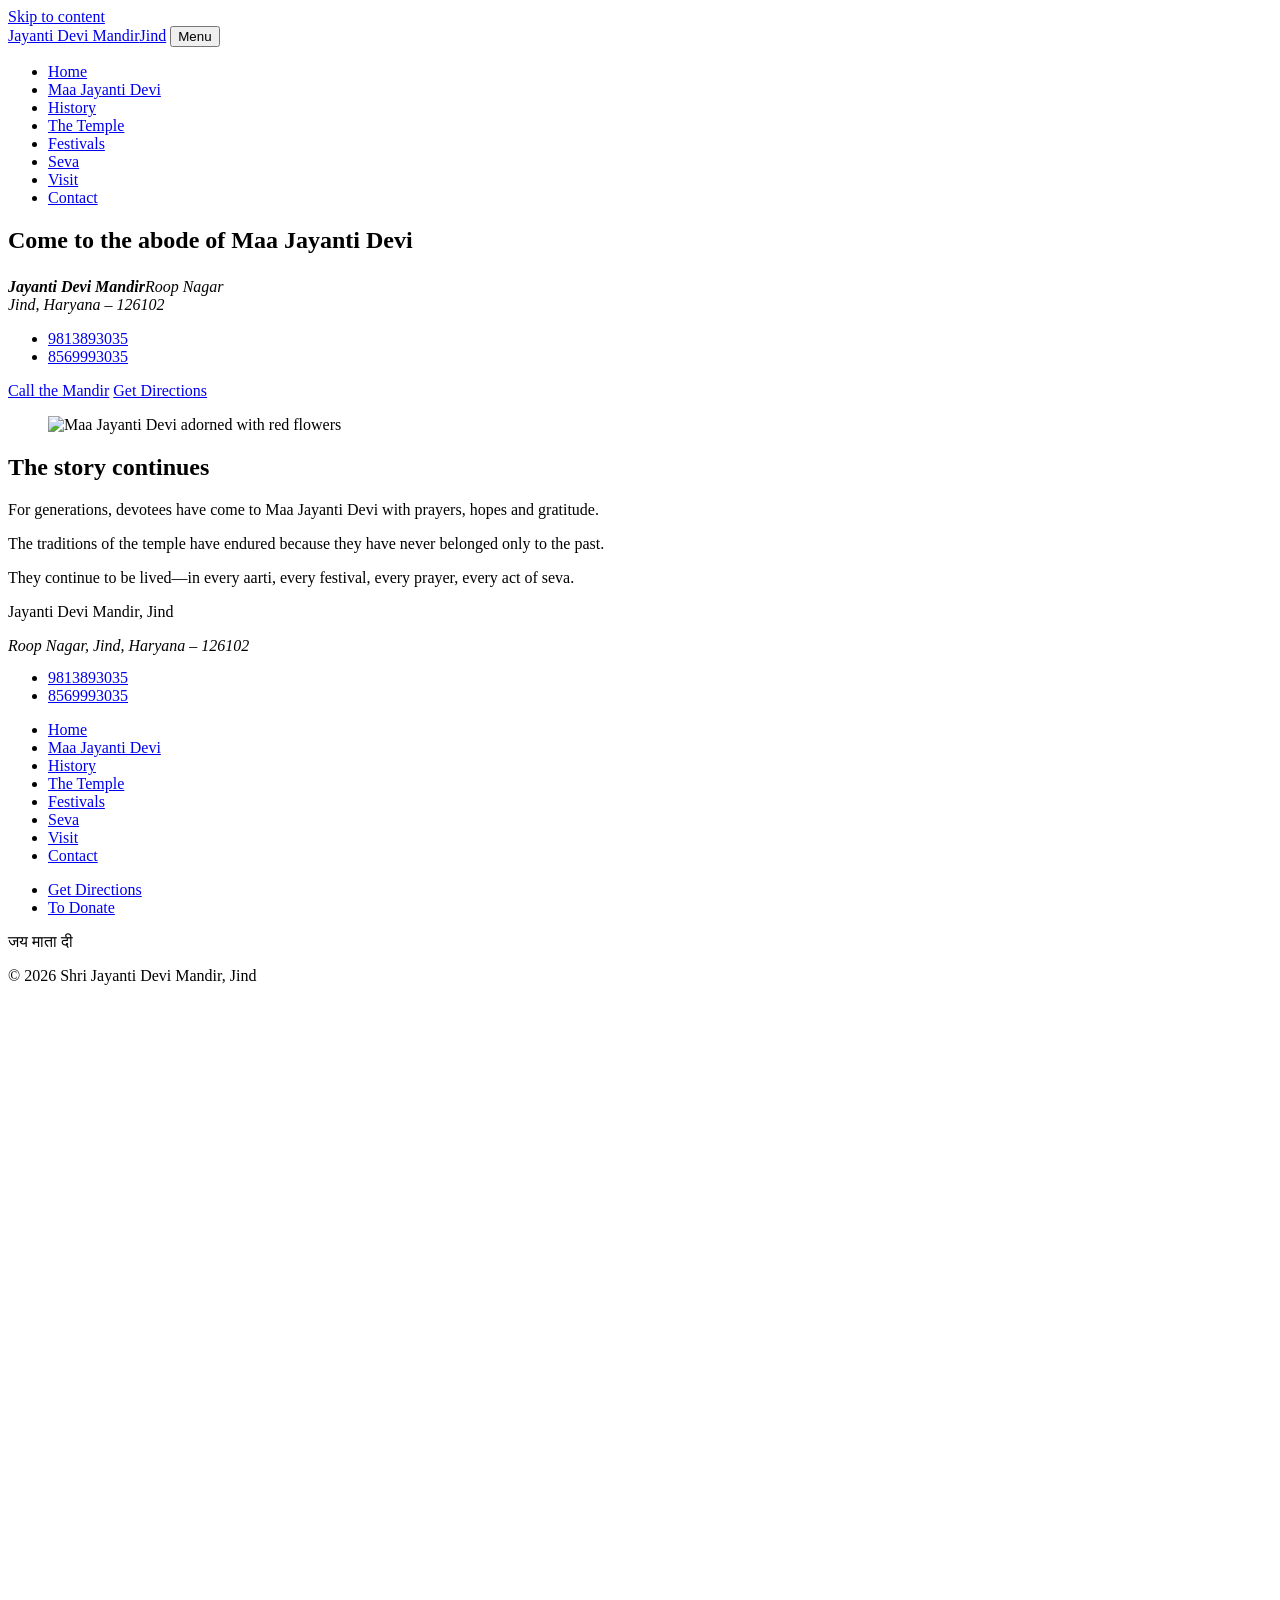
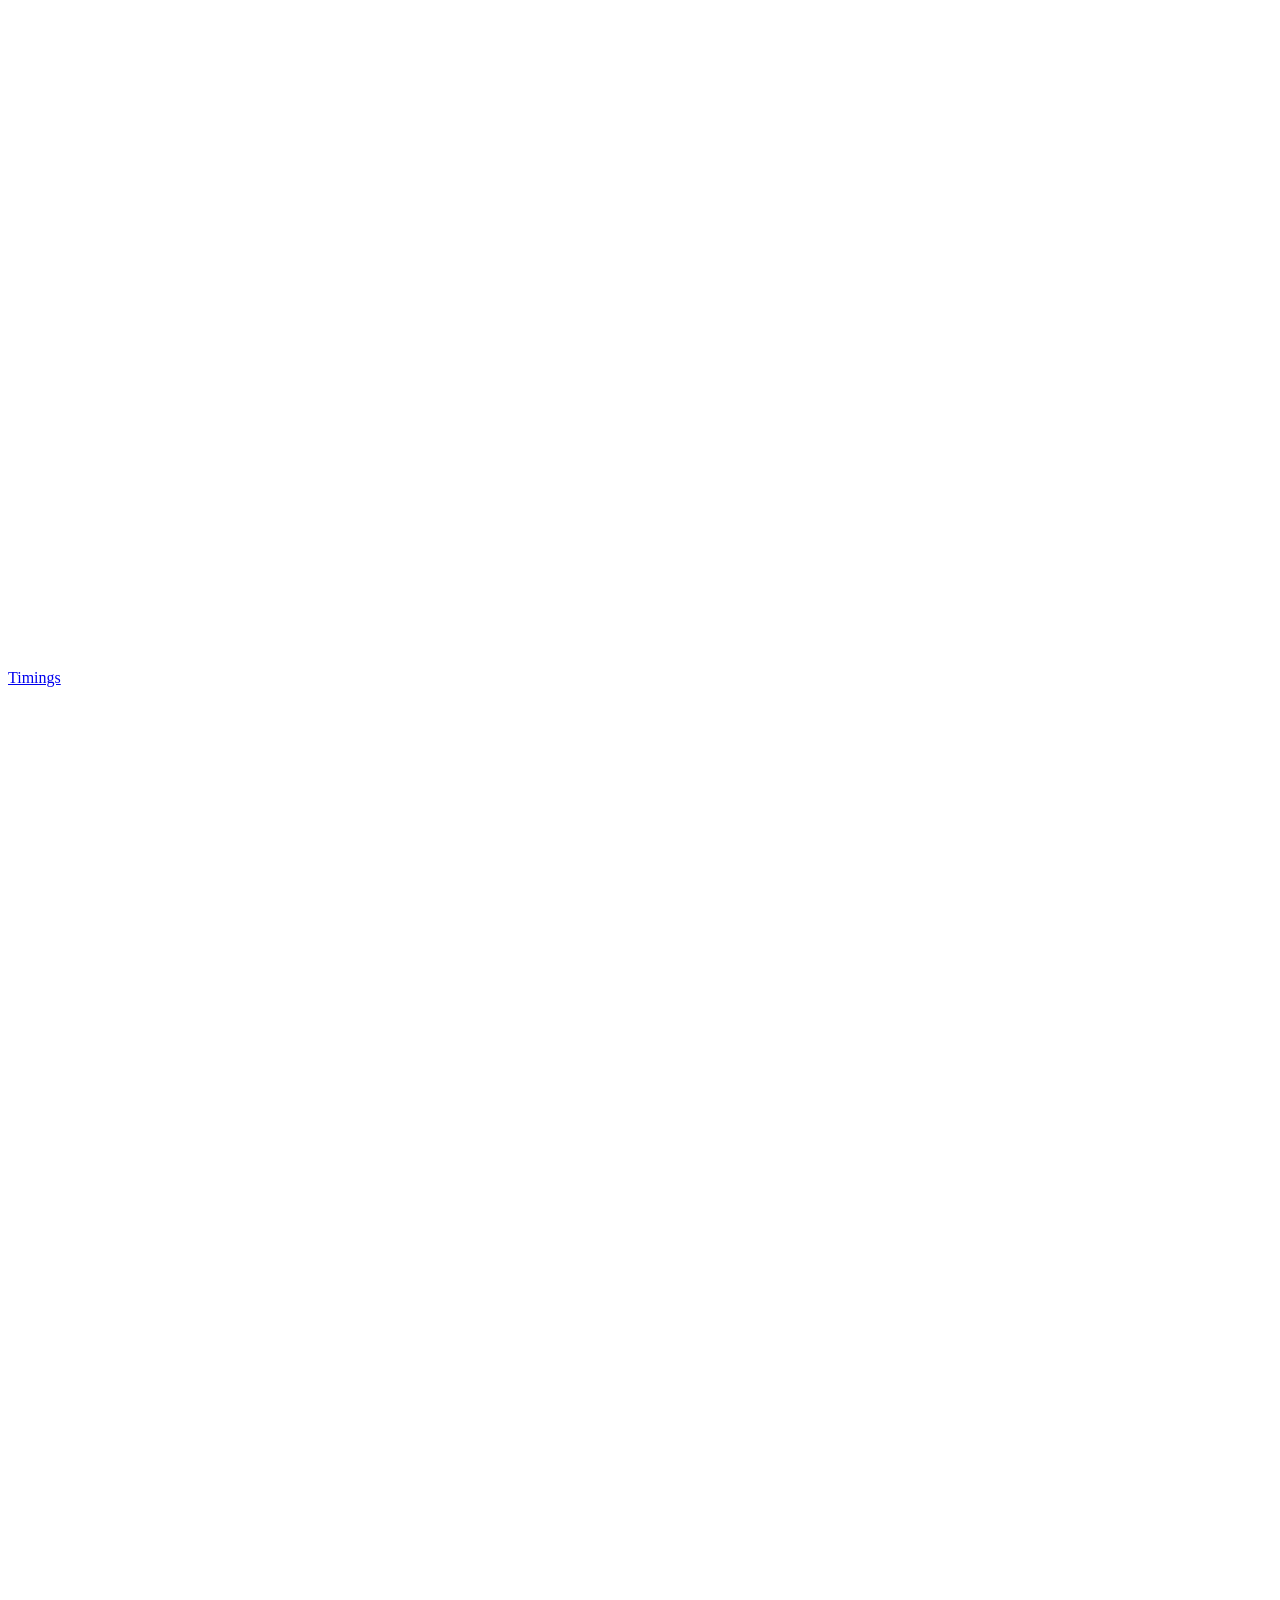
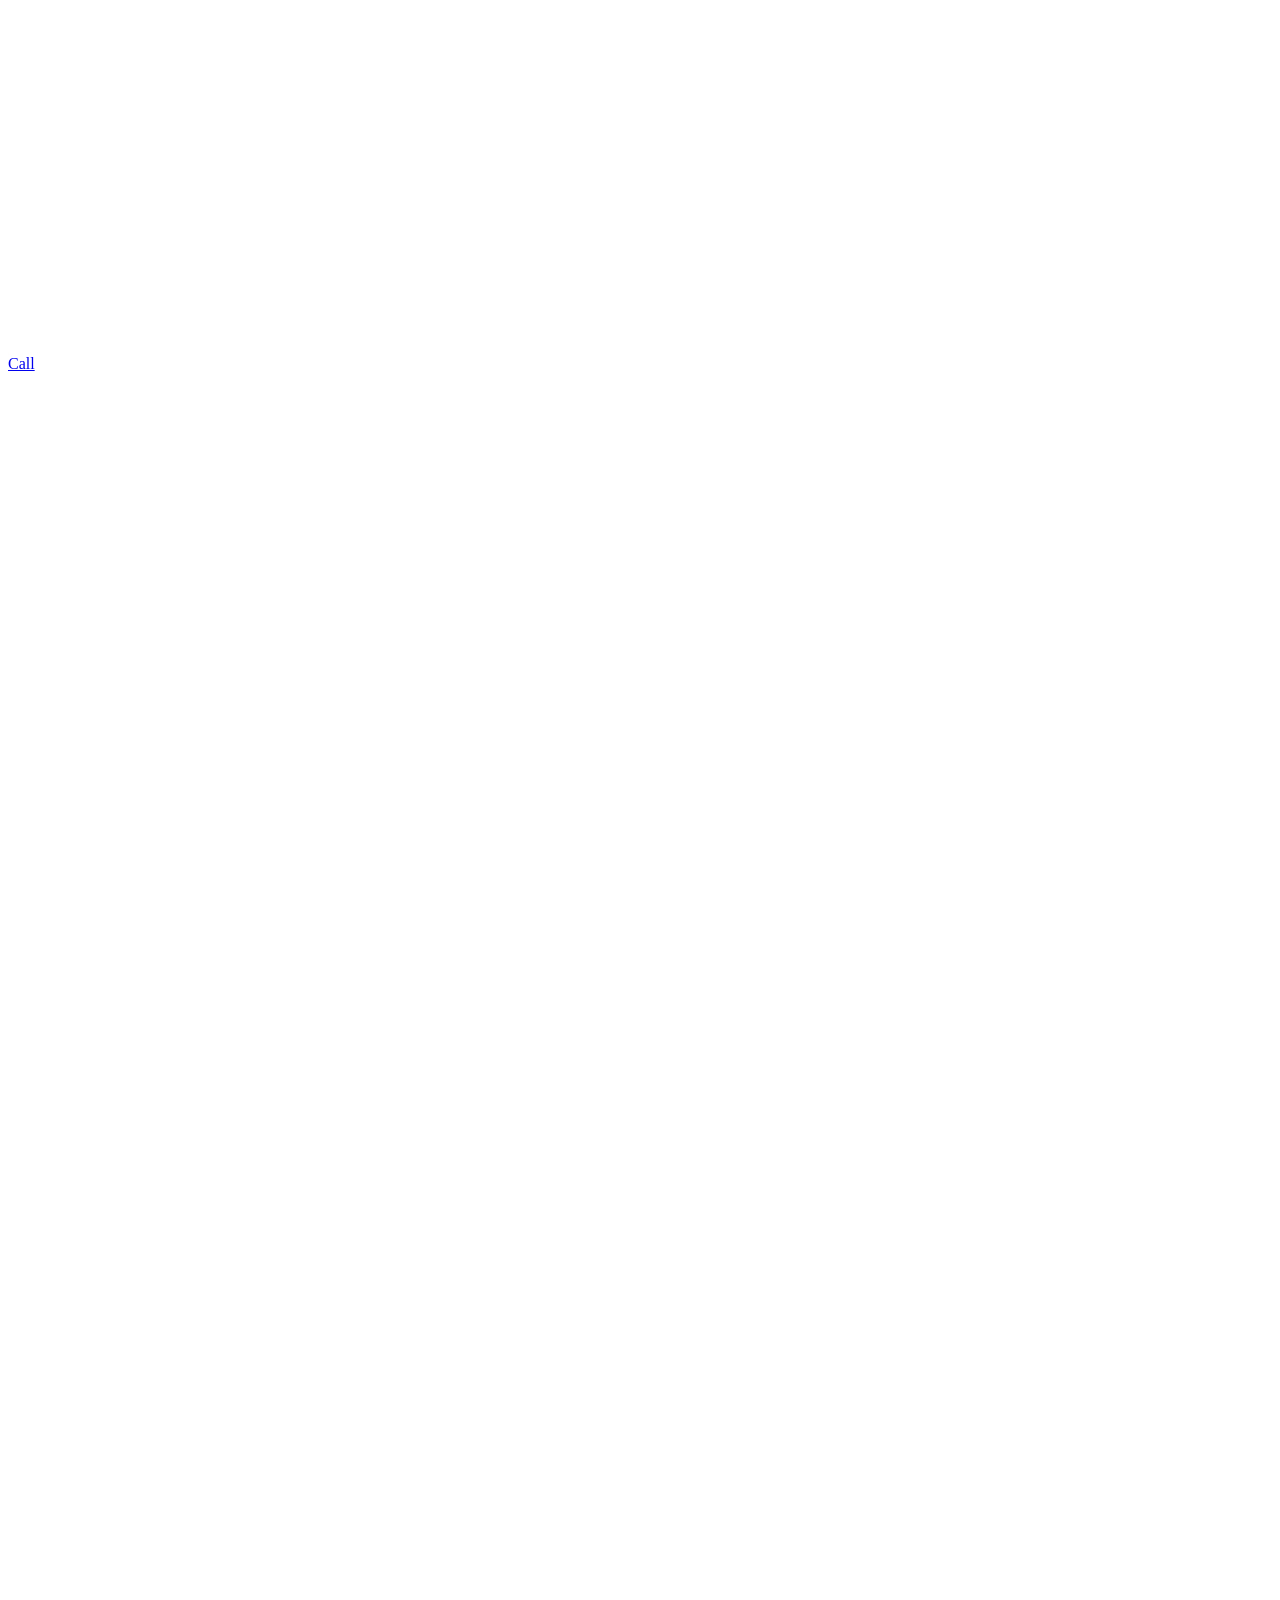
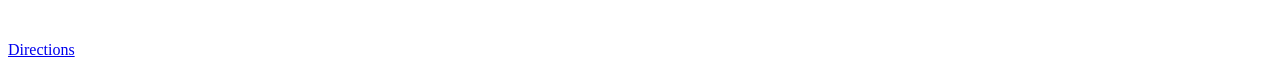
==== contact.html @ ac787e68 "Add all HTML" ====
<!doctype html>
<html lang="en" class="no-js">
<head>
<meta charset="utf-8">
<meta name="viewport" content="width=device-width, initial-scale=1, viewport-fit=cover">
<title>Contact — Jayanti Devi Mandir, Jind</title>
<meta name="description" content="Jayanti Devi Mandir, Roop Nagar, Jind, Haryana – 126102. Phone 9813893035, 8569993035.">
<meta name="theme-color" content="#4A1218">
<meta property="og:title" content="Contact — Jayanti Devi Mandir, Jind">
<meta property="og:description" content="Jayanti Devi Mandir, Roop Nagar, Jind, Haryana – 126102. Phone 9813893035, 8569993035.">
<meta property="og:image" content="assets/img/hero-devi-wide-1600.jpg">
<link rel="icon" href="assets/favicon.svg" type="image/svg+xml">
<link rel="preload" href="assets/fonts/tiro-devanagari-hindi-latin-400-normal.woff2" as="font" type="font/woff2" crossorigin>
<link rel="stylesheet" href="assets/css/site.css">
<script>document.documentElement.classList.replace('no-js','js')</script>
</head>
<body>
<a class="skip" href="#main">Skip to content</a>
<header class="site-header">
  <div class="wrap bar">
    <a class="brand" href="index.html"><span class="brand-name">Jayanti Devi Mandir</span><span class="brand-place">Jind</span></a>
    <button class="menu-toggle" aria-expanded="false" aria-controls="site-nav"><span class="bars"><span></span></span>Menu</button>
    <nav class="nav" id="site-nav" aria-label="Main">
      <ul>
<li><a href="index.html">Home</a></li>
<li><a href="maa-jayanti-devi.html">Maa Jayanti Devi</a></li>
<li><a href="history.html">History</a></li>
<li><a href="temple.html">The Temple</a></li>
<li><a href="festivals.html">Festivals</a></li>
<li><a href="seva.html">Seva</a></li>
<li><a href="visit.html">Visit</a></li>
<li><a href="contact.html" aria-current="page">Contact</a></li>
      </ul>
    </nav>
  </div>
</header>

<main id="main">

<section class="page-head">
  <div class="wrap split text-left">
    <div>
      <h1>Come to the abode of Maa Jayanti Devi</h1>
      <address class="address" style="margin-top:1.5rem"><strong>Jayanti Devi Mandir</strong>Roop Nagar<br>Jind, Haryana – 126102</address>
      <ul class="phones">
        <li><a href="tel:+919813893035">9813893035</a></li>
        <li><a href="tel:+918569993035">8569993035</a></li>
      </ul>
      <div class="actions">
        <a class="btn" href="tel:+919813893035">Call the Mandir</a>
        <a class="btn btn-quiet" href="https://www.google.com/maps/dir/?api=1&amp;destination=Jayanti+Devi+Mandir%2C+Roop+Nagar%2C+Jind%2C+Haryana" target="_blank" rel="noopener">Get Directions</a>
      </div>
    </div>
    <figure class="ph arch arch-tall reveal" style="max-width:26rem;justify-self:center;width:100%"><img src="assets/img/hero-devi-tall-1600.jpg" srcset="assets/img/hero-devi-tall-800.jpg 800w, assets/img/hero-devi-tall-1600.jpg 1600w" sizes="(min-width: 900px) 26rem, 100vw" width="900" height="1600" alt="Maa Jayanti Devi adorned with red flowers" fetchpriority="high" decoding="async"></figure>
  </div>
</section>

<section class="section band">
  <div class="wrap closing-words">
    <h2>The story continues</h2>
    <p>For generations, devotees have come to Maa Jayanti Devi with prayers, hopes and gratitude.</p>
    <p>The traditions of the temple have endured because they have never belonged only to the past.</p>
    <p>They continue to be lived—in every aarti, every festival, every prayer, every act of seva.</p>
  </div>
</section>

</main>

<footer class="site-footer">
  <div class="wrap">
    <div class="foot-grid">
      <div>
        <p class="foot-name">Jayanti Devi Mandir, Jind</p>
        <address>Roop Nagar, Jind, Haryana – 126102</address>
        <ul style="margin-top:.9rem">
          <li><a href="tel:+919813893035">9813893035</a></li>
          <li><a href="tel:+918569993035">8569993035</a></li>
        </ul>
      </div>
      <nav aria-label="Footer">
        <ul class="foot-nav">
<li><a href="index.html">Home</a></li>
<li><a href="maa-jayanti-devi.html">Maa Jayanti Devi</a></li>
<li><a href="history.html">History</a></li>
<li><a href="temple.html">The Temple</a></li>
<li><a href="festivals.html">Festivals</a></li>
<li><a href="seva.html">Seva</a></li>
<li><a href="visit.html">Visit</a></li>
<li><a href="contact.html">Contact</a></li>
        </ul>
      </nav>
      <div>
        <ul>
          <li><a href="https://www.google.com/maps/dir/?api=1&amp;destination=Jayanti+Devi+Mandir%2C+Roop+Nagar%2C+Jind%2C+Haryana" target="_blank" rel="noopener">Get Directions</a></li>
          <li><a href="seva.html#donate">To Donate</a></li>
          <!-- Social links: replace # with the temple's real profile URLs, then remove these comment markers.
          <li><a href="#" rel="noopener">YouTube</a></li>
          <li><a href="#" rel="noopener">Facebook</a></li>
          <li><a href="#" rel="noopener">Instagram</a></li>
          -->
        </ul>
      </div>
    </div>
    <p class="jmd" lang="hi">जय माता दी</p>
    <p class="foot-base">© <span data-year>2026</span> Shri Jayanti Devi Mandir, Jind</p>
  </div>
</footer>

<nav class="quickbar" aria-label="Quick actions">
  <a href="temple.html#darshan"><svg viewBox="0 0 24 24" fill="none" stroke-width="1.5" aria-hidden="true"><circle cx="12" cy="12" r="9"/><path d="M12 7v5l3 2"/></svg>Timings</a>
  <a href="tel:+919813893035"><svg viewBox="0 0 24 24" fill="none" stroke-width="1.5" aria-hidden="true"><path d="M5 4h4l2 5-2.5 1.5a11 11 0 0 0 5 5L15 13l5 2v4a2 2 0 0 1-2 2A16 16 0 0 1 3 6a2 2 0 0 1 2-2"/></svg>Call</a>
  <a href="https://www.google.com/maps/dir/?api=1&amp;destination=Jayanti+Devi+Mandir%2C+Roop+Nagar%2C+Jind%2C+Haryana" target="_blank" rel="noopener"><svg viewBox="0 0 24 24" fill="none" stroke-width="1.5" aria-hidden="true"><path d="M12 21s-7-6.2-7-11.5a7 7 0 0 1 14 0C19 14.8 12 21 12 21z"/><circle cx="12" cy="9.5" r="2.5"/></svg>Directions</a>
</nav>
<script src="assets/js/site.js" defer></script>
</body>
</html>
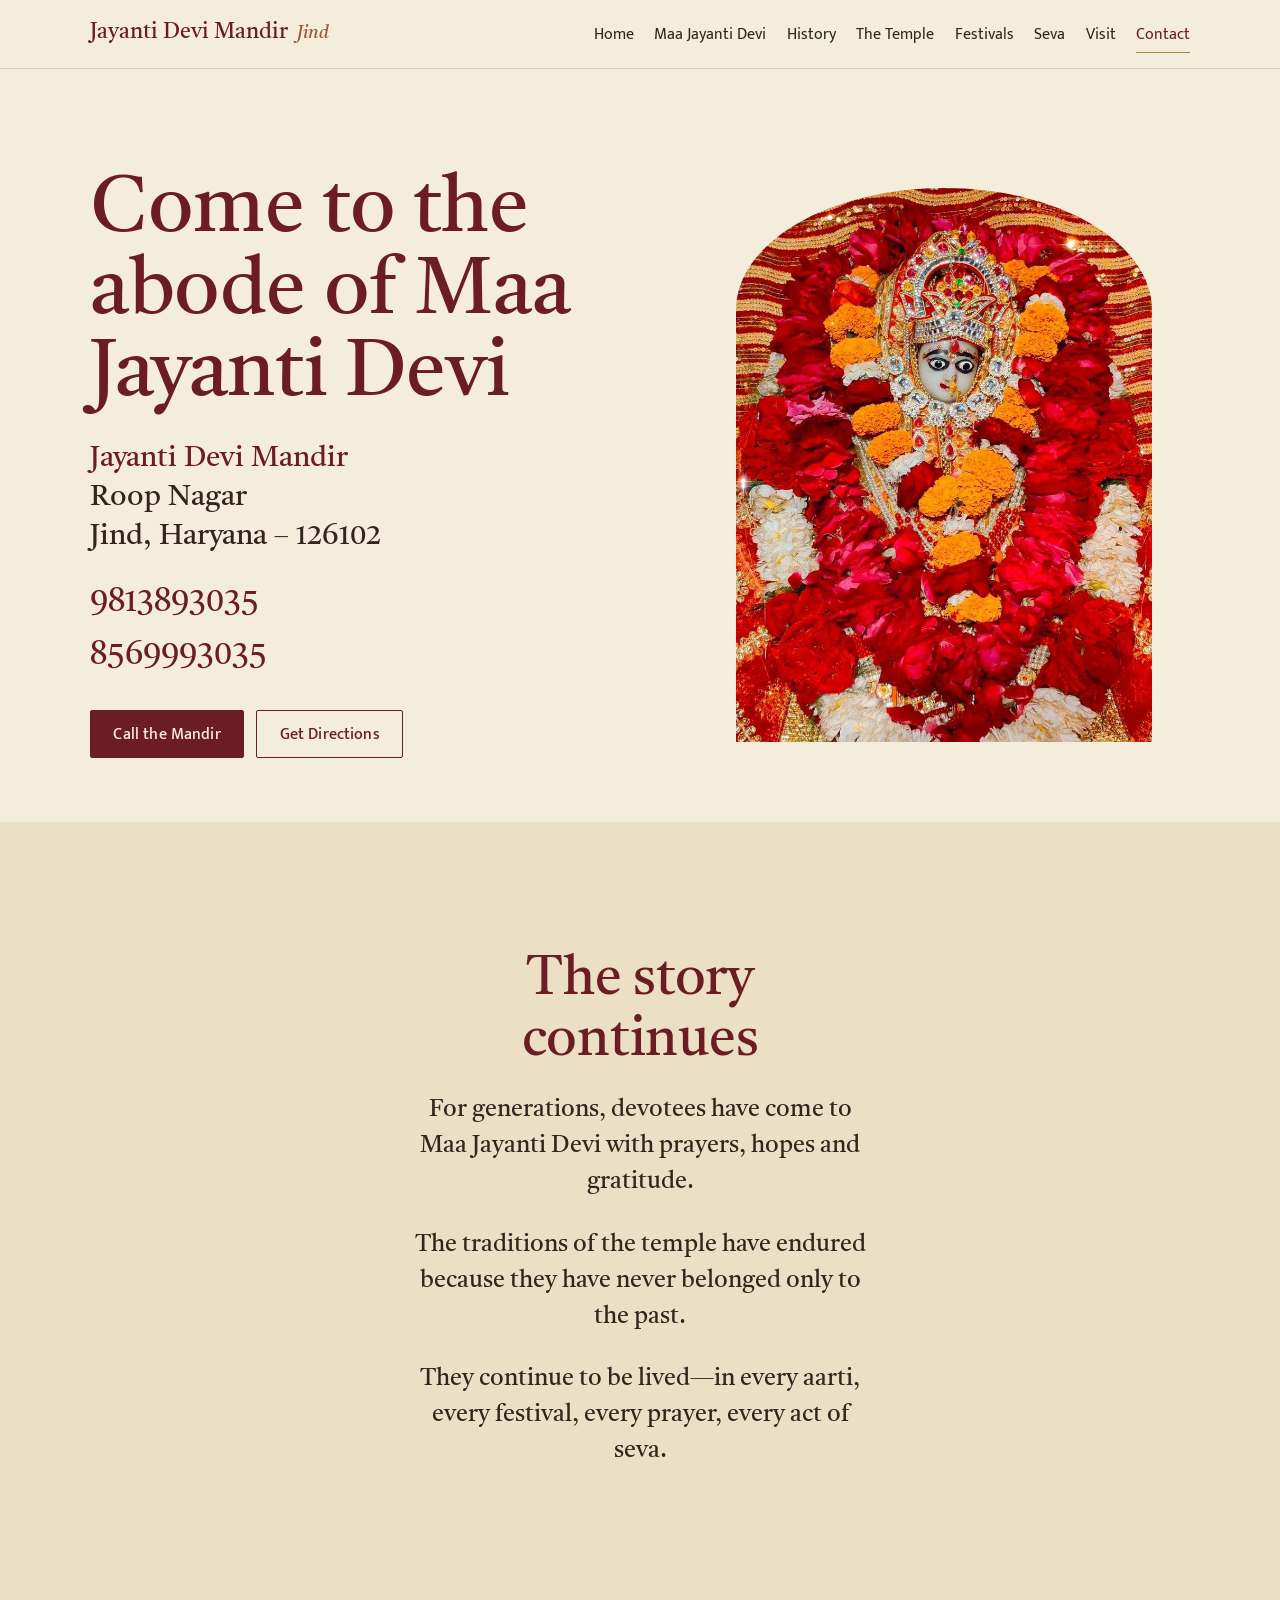
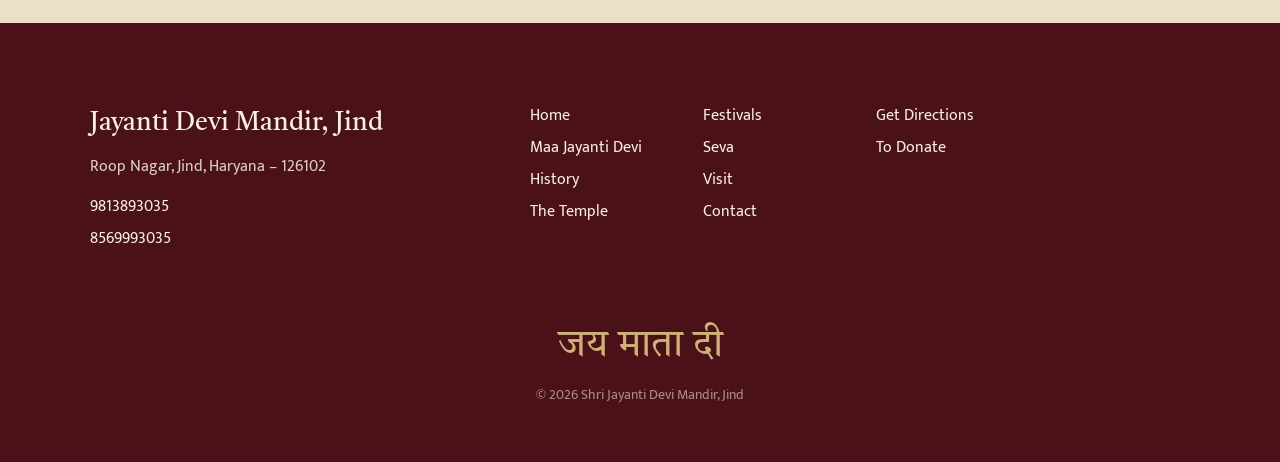
==== commit 56bc762e: "Add files via upload" ====
--- a/contact.html
+++ b/contact.html
@@ -8,10 +8,10 @@
 <meta name="theme-color" content="#4A1218">
 <meta property="og:title" content="Contact — Jayanti Devi Mandir, Jind">
 <meta property="og:description" content="Jayanti Devi Mandir, Roop Nagar, Jind, Haryana – 126102. Phone 9813893035, 8569993035.">
-<meta property="og:image" content="assets/img/hero-devi-wide-1600.jpg">
-<link rel="icon" href="assets/favicon.svg" type="image/svg+xml">
-<link rel="preload" href="assets/fonts/tiro-devanagari-hindi-latin-400-normal.woff2" as="font" type="font/woff2" crossorigin>
-<link rel="stylesheet" href="assets/css/site.css">
+<meta property="og:image" content="hero-devi-wide.jpg">
+<link rel="icon" href="favicon.svg" type="image/svg+xml">
+<link rel="preload" href="tiro-devanagari-hindi-latin-400-normal.woff2" as="font" type="font/woff2" crossorigin>
+<link rel="stylesheet" href="site.css">
 <script>document.documentElement.classList.replace('no-js','js')</script>
 </head>
 <body>
@@ -51,7 +51,7 @@
         <a class="btn btn-quiet" href="https://www.google.com/maps/dir/?api=1&amp;destination=Jayanti+Devi+Mandir%2C+Roop+Nagar%2C+Jind%2C+Haryana" target="_blank" rel="noopener">Get Directions</a>
       </div>
     </div>
-    <figure class="ph arch arch-tall reveal" style="max-width:26rem;justify-self:center;width:100%"><img src="assets/img/hero-devi-tall-1600.jpg" srcset="assets/img/hero-devi-tall-800.jpg 800w, assets/img/hero-devi-tall-1600.jpg 1600w" sizes="(min-width: 900px) 26rem, 100vw" width="900" height="1600" alt="Maa Jayanti Devi adorned with red flowers" fetchpriority="high" decoding="async"></figure>
+    <figure class="ph arch arch-tall reveal" style="max-width:26rem;justify-self:center;width:100%"><img src="hero-devi-tall.jpg" width="788" height="1400" alt="Maa Jayanti Devi adorned with red flowers" fetchpriority="high" decoding="async"></figure>
   </div>
 </section>
 
@@ -111,6 +111,6 @@
   <a href="tel:+919813893035"><svg viewBox="0 0 24 24" fill="none" stroke-width="1.5" aria-hidden="true"><path d="M5 4h4l2 5-2.5 1.5a11 11 0 0 0 5 5L15 13l5 2v4a2 2 0 0 1-2 2A16 16 0 0 1 3 6a2 2 0 0 1 2-2"/></svg>Call</a>
   <a href="https://www.google.com/maps/dir/?api=1&amp;destination=Jayanti+Devi+Mandir%2C+Roop+Nagar%2C+Jind%2C+Haryana" target="_blank" rel="noopener"><svg viewBox="0 0 24 24" fill="none" stroke-width="1.5" aria-hidden="true"><path d="M12 21s-7-6.2-7-11.5a7 7 0 0 1 14 0C19 14.8 12 21 12 21z"/><circle cx="12" cy="9.5" r="2.5"/></svg>Directions</a>
 </nav>
-<script src="assets/js/site.js" defer></script>
+<script src="site.js" defer></script>
 </body>
 </html>
--- a/site.css
+++ b/site.css
@@ -0,0 +1,441 @@
+/* Fonts are self-hosted (SIL Open Font License) so the site works without Google Fonts. */
+@font-face { font-family: "Tiro Devanagari Hindi"; font-style: normal; font-weight: 400; font-display: swap; src: url(tiro-devanagari-hindi-latin-400-normal.woff2) format("woff2"); unicode-range: U+0000-00FF, U+0131, U+0152-0153, U+02BB-02BC, U+02C6, U+02DA, U+02DC, U+0304, U+0308, U+0329, U+2000-206F, U+20AC, U+2122, U+2191, U+2193, U+2212, U+2215, U+FEFF, U+FFFD; }
+@font-face { font-family: "Tiro Devanagari Hindi"; font-style: normal; font-weight: 400; font-display: swap; src: url(tiro-devanagari-hindi-devanagari-400-normal.woff2) format("woff2"); unicode-range: U+0900-097F, U+1CD0-1CF9, U+200C-200D, U+20A8, U+20B9, U+20F0, U+25CC, U+A830-A839, U+A8E0-A8FF, U+11B00-11B09; }
+@font-face { font-family: "Tiro Devanagari Hindi"; font-style: italic; font-weight: 400; font-display: swap; src: url(tiro-devanagari-hindi-latin-400-italic.woff2) format("woff2"); unicode-range: U+0000-00FF, U+0131, U+0152-0153, U+02BB-02BC, U+02C6, U+02DA, U+02DC, U+0304, U+0308, U+0329, U+2000-206F, U+20AC, U+2122, U+2191, U+2193, U+2212, U+2215, U+FEFF, U+FFFD; }
+@font-face { font-family: "Tiro Devanagari Hindi"; font-style: italic; font-weight: 400; font-display: swap; src: url(tiro-devanagari-hindi-devanagari-400-italic.woff2) format("woff2"); unicode-range: U+0900-097F, U+1CD0-1CF9, U+200C-200D, U+20A8, U+20B9, U+20F0, U+25CC, U+A830-A839, U+A8E0-A8FF, U+11B00-11B09; }
+@font-face { font-family: "Mukta"; font-style: normal; font-weight: 400; font-display: swap; src: url(mukta-latin-400-normal.woff2) format("woff2"); unicode-range: U+0000-00FF, U+0131, U+0152-0153, U+02BB-02BC, U+02C6, U+02DA, U+02DC, U+0304, U+0308, U+0329, U+2000-206F, U+20AC, U+2122, U+2191, U+2193, U+2212, U+2215, U+FEFF, U+FFFD; }
+@font-face { font-family: "Mukta"; font-style: normal; font-weight: 500; font-display: swap; src: url(mukta-latin-500-normal.woff2) format("woff2"); unicode-range: U+0000-00FF, U+0131, U+0152-0153, U+02BB-02BC, U+02C6, U+02DA, U+02DC, U+0304, U+0308, U+0329, U+2000-206F, U+20AC, U+2122, U+2191, U+2193, U+2212, U+2215, U+FEFF, U+FFFD; }
+@font-face { font-family: "Mukta"; font-style: normal; font-weight: 600; font-display: swap; src: url(mukta-latin-600-normal.woff2) format("woff2"); unicode-range: U+0000-00FF, U+0131, U+0152-0153, U+02BB-02BC, U+02C6, U+02DA, U+02DC, U+0304, U+0308, U+0329, U+2000-206F, U+20AC, U+2122, U+2191, U+2193, U+2212, U+2215, U+FEFF, U+FFFD; }
+
+/* Shri Jayanti Devi Mandir, Jind — site styles
+   Palette: aged parchment, temple maroon, muted terracotta, warm stone, antique gold. */
+
+:root {
+  --parchment: #F5EDDC;
+  --parchment-deep: #EBDFC6;
+  --paper: #FBF6EC;
+  --stone: #CDBC9E;
+  --stone-dark: #8A775F;
+  --maroon: #6B1C24;
+  --maroon-deep: #4A1218;
+  --terracotta: #9E5537;
+  --gold: #A6843D;
+  --gold-soft: #CDB273;
+  --ink: #33251E;
+  --ink-soft: #5F4E44;
+  --ivory: #F8F0E1;
+
+  --serif: "Tiro Devanagari Hindi", "Iowan Old Style", Georgia, serif;
+  --sans: "Mukta", "Segoe UI", system-ui, sans-serif;
+
+  --wrap: 1180px;
+  --text: 38rem;
+  --gutter: clamp(1rem, 4vw, 2.5rem);
+  --space: clamp(4.5rem, 10vw, 8.5rem);
+  --header-h: 4.25rem;
+}
+
+@view-transition { navigation: auto; }
+
+*, *::before, *::after { box-sizing: border-box; }
+html { -webkit-text-size-adjust: 100%; scroll-behavior: smooth; scroll-padding-top: calc(var(--header-h) + 1rem); }
+@media (prefers-reduced-motion: reduce) { html { scroll-behavior: auto; } }
+
+body {
+  margin: 0;
+  background: var(--parchment);
+  color: var(--ink);
+  font-family: var(--sans);
+  font-size: 1.125rem;
+  line-height: 1.65;
+  font-weight: 400;
+  text-rendering: optimizeLegibility;
+}
+img { display: block; max-width: 100%; height: auto; }
+a { color: var(--maroon); text-decoration-thickness: 1px; text-underline-offset: .2em; }
+a:hover { color: var(--terracotta); }
+:focus-visible { outline: 2px solid var(--gold); outline-offset: 3px; border-radius: 2px; }
+
+h1, h2, h3, h4 { font-family: var(--serif); font-weight: 400; line-height: 1.12; margin: 0 0 .5em; color: var(--maroon); letter-spacing: -.005em; }
+h2 { font-size: clamp(2.1rem, 4.6vw, 3.4rem); }
+h3 { font-size: clamp(1.5rem, 2.6vw, 1.95rem); }
+p { margin: 0 0 1.1em; max-width: var(--text); }
+.serif { font-family: var(--serif); }
+.sub { font-family: var(--serif); font-style: italic; color: var(--terracotta); font-size: clamp(1.25rem, 2.2vw, 1.55rem); margin-top: -.3em; }
+.lede { font-family: var(--serif); font-size: clamp(1.3rem, 2.3vw, 1.6rem); line-height: 1.5; color: var(--ink); }
+
+.wrap { width: 100%; max-width: var(--wrap); margin: 0 auto; padding: 0 var(--gutter); }
+.wrap-wide { width: 100%; max-width: 1440px; margin: 0 auto; padding: 0 var(--gutter); }
+.section { padding: var(--space) 0; }
+.section + .section { padding-top: 0; }
+.band { background: var(--parchment-deep); }
+.band + .section, .section + .band { padding-top: var(--space); }
+.skip { position: absolute; left: -999px; top: 0; background: var(--maroon); color: var(--ivory); padding: .6rem 1rem; z-index: 100; }
+.skip:focus { left: 1rem; top: 1rem; }
+
+/* ---------- Buttons ---------- */
+.btn {
+  display: inline-flex; align-items: center; justify-content: center; gap: .5em;
+  min-height: 3rem; padding: .7rem 1.4rem;
+  font: 500 1rem/1.2 var(--sans); letter-spacing: .01em;
+  text-decoration: none; border-radius: 2px;
+  border: 1px solid var(--maroon); background: var(--maroon); color: var(--ivory);
+  transition: background-color .25s ease, color .25s ease, border-color .25s ease;
+}
+.btn:hover { background: var(--maroon-deep); border-color: var(--maroon-deep); color: var(--ivory); }
+.btn-quiet { background: transparent; color: var(--maroon); }
+.btn-quiet:hover { background: var(--maroon); color: var(--ivory); }
+.btn-light { background: var(--ivory); color: var(--maroon-deep); border-color: var(--ivory); }
+.btn-light:hover { background: transparent; color: var(--ivory); border-color: var(--ivory); }
+.btn-ghost-light { background: transparent; color: var(--ivory); border-color: rgba(248,240,225,.6); }
+.btn-ghost-light:hover { background: var(--ivory); color: var(--maroon-deep); border-color: var(--ivory); }
+.actions { display: flex; flex-wrap: wrap; gap: .75rem; margin-top: 1.75rem; }
+.textlink { font-weight: 500; text-decoration: none; border-bottom: 1px solid var(--gold); padding-bottom: 1px; }
+.textlink:hover { border-color: var(--terracotta); }
+
+/* ---------- Header ---------- */
+.site-header {
+  position: sticky; top: 0; z-index: 50;
+  background: rgba(245,237,220,.96);
+  backdrop-filter: saturate(1.2) blur(6px);
+  border-bottom: 1px solid rgba(138,119,95,.28);
+}
+.site-header .bar { display: flex; align-items: center; justify-content: space-between; height: var(--header-h); gap: 1.5rem; }
+.brand { display: flex; align-items: baseline; gap: .55rem; text-decoration: none; color: var(--maroon); white-space: nowrap; }
+.brand-name { font-family: var(--serif); font-size: 1.35rem; line-height: 1; }
+.brand-place { font-family: var(--serif); font-style: italic; color: var(--terracotta); font-size: 1.1rem; }
+.nav ul { list-style: none; margin: 0; padding: 0; display: flex; gap: clamp(.9rem, 1.6vw, 1.6rem); }
+.nav a { color: var(--ink); text-decoration: none; font-size: .98rem; padding: .35rem 0; border-bottom: 1px solid transparent; white-space: nowrap; }
+.nav a:hover { color: var(--maroon); border-color: var(--stone); }
+.nav a[aria-current="page"] { color: var(--maroon); border-color: var(--gold); }
+.menu-toggle { display: none; }
+
+@media (max-width: 1080px) {
+  .menu-toggle {
+    display: inline-flex; align-items: center; gap: .55rem;
+    background: none; border: 1px solid var(--stone); border-radius: 2px;
+    font: 500 1rem var(--sans); color: var(--maroon); padding: .5rem .85rem; min-height: 2.75rem; cursor: pointer;
+  }
+  .menu-toggle .bars { width: 18px; height: 12px; position: relative; display: inline-block; }
+  .menu-toggle .bars::before, .menu-toggle .bars::after, .menu-toggle .bars span {
+    content: ""; position: absolute; left: 0; right: 0; height: 1.5px; background: currentColor; transition: transform .25s ease, opacity .2s ease;
+  }
+  .menu-toggle .bars::before { top: 0; } .menu-toggle .bars span { top: 5px; } .menu-toggle .bars::after { bottom: 0; }
+  .menu-open .menu-toggle .bars::before { transform: translateY(5.25px) rotate(45deg); }
+  .menu-open .menu-toggle .bars::after { transform: translateY(-5.25px) rotate(-45deg); }
+  .menu-open .menu-toggle .bars span { opacity: 0; }
+  .nav {
+    position: fixed; inset: var(--header-h) 0 0 0; background: var(--parchment);
+    padding: 1.5rem var(--gutter) 6rem; overflow-y: auto;
+    opacity: 0; visibility: hidden; transition: opacity .25s ease, visibility .25s;
+  }
+  .menu-open .nav { opacity: 1; visibility: visible; }
+  .nav ul { flex-direction: column; gap: 0; }
+  .nav li { border-bottom: 1px solid rgba(138,119,95,.25); }
+  .nav a { display: block; font-family: var(--serif); font-size: 1.6rem; padding: .85rem 0; border: 0; color: var(--maroon); }
+  .nav a[aria-current="page"] { color: var(--terracotta); }
+  .menu-open { overflow: hidden; }
+}
+
+/* ---------- Mobile quick bar ---------- */
+.quickbar { display: none; }
+@media (max-width: 760px) {
+  .quickbar {
+    display: grid; grid-template-columns: repeat(3, 1fr);
+    position: fixed; left: 0; right: 0; bottom: 0; z-index: 60;
+    background: var(--maroon-deep); border-top: 1px solid rgba(205,178,115,.35);
+    padding-bottom: env(safe-area-inset-bottom);
+  }
+  .quickbar a { display: flex; flex-direction: column; align-items: center; gap: .15rem; padding: .6rem .25rem .55rem; color: var(--ivory); text-decoration: none; font-size: .85rem; line-height: 1.2; }
+  .quickbar a + a { border-left: 1px solid rgba(248,240,225,.14); }
+  .quickbar svg { width: 20px; height: 20px; stroke: var(--gold-soft); }
+  body { padding-bottom: calc(3.6rem + env(safe-area-inset-bottom)); }
+}
+
+/* ---------- Image reveal (quiet) ---------- */
+.js .reveal img, .js img.reveal { opacity: 0; transition: opacity 1.4s ease; }
+.js .reveal.is-in img, .js img.reveal.is-in { opacity: 1; }
+@media (prefers-reduced-motion: reduce) { .js .reveal img, .js img.reveal { opacity: 1; transition: none; } }
+
+figure { margin: 0; }
+.ph { position: relative; overflow: hidden; background: var(--parchment-deep); }
+.ph img { width: 100%; height: 100%; object-fit: cover; }
+
+/* ---------- Hero ---------- */
+.hero { position: relative; min-height: min(88svh, 860px); display: flex; align-items: flex-end; color: var(--ivory); background: var(--maroon-deep); overflow: hidden; }
+.hero picture, .hero picture img { position: absolute; inset: 0; width: 100%; height: 100%; object-fit: cover; }
+.hero picture img { object-position: 50% 30%; }
+.hero::after {
+  content: ""; position: absolute; inset: 0;
+  background:
+    linear-gradient(90deg, rgba(42,10,13,.78) 0%, rgba(42,10,13,.45) 42%, rgba(42,10,13,0) 72%),
+    linear-gradient(0deg, rgba(42,10,13,.7) 0%, rgba(42,10,13,0) 45%);
+}
+.hero .wrap { position: relative; z-index: 1; text-shadow: 0 1px 14px rgba(30,6,9,.35); padding-top: 6rem; padding-bottom: clamp(3rem, 8vw, 6rem); }
+.hero h1 { color: var(--gold-soft); font-size: clamp(1.15rem, 2vw, 1.4rem); font-style: italic; margin-bottom: .9rem; }
+.hero .hero-line { font-family: var(--serif); font-size: clamp(2.5rem, 6.2vw, 5.1rem); line-height: 1.04; margin: 0 0 1.4rem; max-width: 13.5em; color: var(--ivory); }
+.hero .hero-line span { display: block; }
+.hero p.intro { max-width: 34rem; font-size: clamp(1.05rem, 1.6vw, 1.2rem); color: rgba(248,240,225,.92); }
+@media (min-width: 900px) {
+  .hero picture { left: 28%; }
+  .hero picture img { object-position: 50% 35%; }
+  .hero::after {
+    background:
+      linear-gradient(90deg, var(--maroon-deep) 0%, var(--maroon-deep) 28%, rgba(74,18,24,.55) 40%, rgba(74,18,24,0) 58%),
+      linear-gradient(0deg, rgba(42,10,13,.45) 0%, rgba(42,10,13,0) 35%);
+  }
+}
+@media (max-width: 760px) {
+  /* Mobile: the photograph of Maa stands clear above the words, never beneath them */
+  .hero { display: block; min-height: 0; }
+  .hero::after { display: none; }
+  .hero picture { position: relative; display: block; height: 62svh; min-height: 22rem; }
+  .hero picture img { object-position: 50% 32%; }
+  .hero picture::after { content: ""; position: absolute; left: 0; right: 0; bottom: 0; height: 35%; background: linear-gradient(0deg, var(--maroon-deep), rgba(74,18,24,0)); }
+  .hero .wrap { padding-top: .5rem; margin-top: -2.5rem; padding-bottom: 3rem; text-shadow: none; }
+}
+
+/* ---------- Page header (inner pages) ---------- */
+.page-head { padding: clamp(3.5rem, 8vw, 6.5rem) 0 clamp(2.5rem, 5vw, 4rem); }
+.page-head h1 { font-size: clamp(2.7rem, 6.5vw, 5rem); line-height: 1.02; margin-bottom: .3em; }
+.page-head .sub { font-size: clamp(1.35rem, 2.6vw, 1.85rem); }
+.split { display: grid; gap: clamp(2rem, 5vw, 4.5rem); align-items: center; }
+@media (min-width: 900px) {
+  .split { grid-template-columns: 1fr 1fr; }
+  .split.text-left { grid-template-columns: 1.05fr .95fr; }
+  .split.img-left { grid-template-columns: .9fr 1.1fr; }
+}
+
+/* Arch frame — echoes the sanctum niche */
+.arch { border-radius: 50% 50% 0 0 / 22% 22% 0 0; overflow: hidden; }
+.arch-tall { aspect-ratio: 3 / 4; }
+
+/* ---------- The story band ---------- */
+.story { background: var(--maroon-deep); color: var(--ivory); padding: var(--space) 0; position: relative; }
+.story a { color: var(--gold-soft); }
+.story .opening { max-width: 40rem; margin: 0 auto; }
+.story .opening .lede { color: var(--gold-soft); font-style: italic; margin-bottom: .8em; }
+.story .opening p { color: rgba(248,240,225,.9); }
+.story h2 { color: var(--ivory); text-align: center; font-size: clamp(2.6rem, 7vw, 5.4rem); line-height: 1.02; margin: clamp(3.5rem, 7vw, 5.5rem) 0 clamp(2.5rem, 5vw, 4rem); }
+.story h2 span { display: block; }
+.story h2 span:nth-child(2) { color: var(--gold-soft); }
+
+.stages { list-style: none; margin: 0 auto; padding: 0; display: grid; gap: 0; max-width: 64rem; }
+.stage { text-align: center; position: relative; }
+.stage .ph { width: min(15rem, 70vw); margin: 0 auto 1.25rem; aspect-ratio: 3/4; border: 1px solid rgba(205,178,115,.45); padding: 6px; background: transparent; }
+.stage .ph img { border-radius: inherit; }
+.stage .kicker { font-family: var(--serif); font-style: italic; color: var(--gold-soft); font-size: 1.15rem; display: block; margin-bottom: .2rem; }
+.stage .name { font-family: var(--serif); font-size: clamp(1.7rem, 3vw, 2.2rem); line-height: 1.1; display: block; color: var(--ivory); }
+.stage .gloss { display: block; color: rgba(248,240,225,.75); font-size: 1rem; margin-top: .3rem; }
+.stage-link { display: flex; justify-content: center; align-items: center; height: 4.5rem; }
+.stage-link::before { content: ""; width: 1px; height: 100%; background: linear-gradient(var(--gold-soft), rgba(205,178,115,.2)); }
+.stage-link::after { content: ""; position: absolute; width: 7px; height: 7px; border-right: 1px solid var(--gold-soft); border-bottom: 1px solid var(--gold-soft); transform: translateY(1.9rem) rotate(45deg); }
+.stage-link { position: relative; }
+@media (min-width: 860px) {
+  .stages { grid-template-columns: 1fr 5rem 1fr 5rem 1fr; align-items: start; }
+  .stage-link { height: auto; padding-top: 9.5rem; }
+  .stage-link::before { width: 100%; height: 1px; background: linear-gradient(90deg, rgba(205,178,115,.25), var(--gold-soft)); }
+  .stage-link::after { transform: translateX(calc(2.5rem - 4px)) rotate(-45deg); }
+}
+
+/* The Jaintapuri → Jind transformation */
+.morph { margin: clamp(3.5rem, 8vw, 6rem) auto 0; text-align: center; font-family: var(--serif); }
+.morph .from, .morph .to { display: inline-block; vertical-align: middle; }
+.morph .from { font-size: clamp(2.2rem, 7vw, 5rem); line-height: 1; color: var(--ivory); letter-spacing: .01em; }
+.morph .from span { display: inline-block; transition: opacity 1s ease, color 1s ease; }
+.morph .arrow { display: inline-block; vertical-align: middle; width: clamp(3rem, 9vw, 7rem); height: 1px; background: var(--gold-soft); margin: 0 clamp(.75rem, 2.5vw, 2rem); position: relative; transform-origin: left center; transition: transform 1s ease; }
+.morph .arrow::after { content: ""; position: absolute; right: 0; top: -4px; width: 8px; height: 8px; border-top: 1px solid var(--gold-soft); border-right: 1px solid var(--gold-soft); transform: rotate(45deg); }
+.morph .to { font-size: clamp(3.4rem, 12vw, 8.5rem); line-height: .9; color: var(--gold-soft); transition: opacity 1.2s ease, transform 1.2s ease; }
+.morph .note { display: block; font-family: var(--sans); font-size: 1rem; color: rgba(248,240,225,.7); margin-top: 1.4rem; }
+.js .morph:not(.is-in) .from span.drop { opacity: 1; }
+.js .morph:not(.is-in) .arrow { transform: scaleX(0); }
+.js .morph:not(.is-in) .to { opacity: 0; transform: translateY(.15em); }
+.morph.is-in .from span.drop, .no-js .morph .from span.drop { opacity: .28; }
+.morph.is-in .from span.keep, .no-js .morph .from span.keep { color: var(--gold-soft); }
+.morph.is-in .arrow { transition-delay: 1.5s; }
+.morph.is-in .to { transition-delay: 2.1s; }
+@media (max-width: 640px) {
+  .morph .from, .morph .to { display: block; }
+  .morph .arrow { display: block; width: 1px; height: 3rem; margin: 1rem auto; transform-origin: top center; }
+  .morph .arrow::after { right: -4px; top: auto; bottom: 0; transform: rotate(135deg); }
+  .js .morph:not(.is-in) .arrow { transform: scaleY(0); }
+}
+@media (prefers-reduced-motion: reduce) {
+  .morph .from span, .morph .arrow, .morph .to { transition: none !important; }
+}
+.story .closing { text-align: center; max-width: 36rem; margin: clamp(2.5rem, 5vw, 3.5rem) auto 0; }
+.story .closing .serif { font-size: clamp(1.4rem, 2.6vw, 1.85rem); line-height: 1.35; color: var(--ivory); margin: 0 auto 1.5rem; }
+.story .today { max-width: 40rem; margin: clamp(3.5rem, 7vw, 5rem) auto 0; padding-top: 2.5rem; border-top: 1px solid rgba(205,178,115,.3); }
+.story .today p { color: rgba(248,240,225,.9); }
+
+/* Record notes: how the copy separates official record from tradition */
+.record { border-left: 2px solid var(--gold); padding: .2rem 0 .2rem 1.25rem; font-size: 1.02rem; color: var(--ink-soft); max-width: var(--text); }
+.story .record { color: rgba(248,240,225,.78); border-color: var(--gold-soft); }
+
+/* ---------- Timeline ---------- */
+.timeline { list-style: none; padding: 0; margin: clamp(3rem, 6vw, 4.5rem) 0 0; display: grid; grid-template-columns: repeat(6, 1fr); position: relative; }
+.timeline::before { content: ""; position: absolute; left: 0; right: 0; top: 7px; height: 1px; background: var(--stone); }
+.timeline li { position: relative; padding-top: 1.6rem; padding-right: 1rem; font-family: var(--serif); font-size: 1.2rem; line-height: 1.2; color: var(--ink); }
+.timeline li::before { content: ""; position: absolute; top: 2px; left: 0; width: 11px; height: 11px; border-radius: 50%; background: var(--parchment); border: 1px solid var(--gold); }
+.timeline li.mark::before { background: var(--maroon); border-color: var(--maroon); }
+.timeline a { color: inherit; text-decoration: none; }
+.timeline a:hover { color: var(--terracotta); }
+@media (max-width: 760px) {
+  .timeline { grid-template-columns: 1fr; gap: 1.1rem; padding-left: 1.6rem; }
+  .timeline::before { left: 5px; right: auto; top: .5rem; bottom: .5rem; width: 1px; height: auto; }
+  .timeline li { padding-top: 0; }
+  .timeline li::before { left: -1.6rem; top: .3rem; }
+}
+
+/* ---------- Mosaic (temple photos) ---------- */
+.mosaic { display: grid; gap: clamp(.75rem, 1.6vw, 1.25rem); grid-template-columns: repeat(6, 1fr); grid-auto-rows: clamp(9rem, 17vw, 15rem); margin-top: clamp(2.5rem, 5vw, 4rem); }
+.mosaic .ph:nth-child(1) { grid-column: span 4; grid-row: span 2; }
+.mosaic .ph:nth-child(2) { grid-column: span 2; grid-row: span 2; }
+.mosaic .ph:nth-child(3) { grid-column: span 2; }
+.mosaic .ph:nth-child(4) { grid-column: span 2; }
+.mosaic .ph:nth-child(5) { grid-column: span 2; }
+.mosaic .ph:nth-child(6) { grid-column: span 3; grid-row: span 2; }
+.mosaic .ph:nth-child(7) { grid-column: span 3; grid-row: span 2; }
+@media (max-width: 760px) {
+  .mosaic { grid-template-columns: 1fr 1fr; grid-auto-rows: 42vw; grid-auto-flow: dense; }
+  .mosaic .ph:nth-child(n) { grid-column: span 1; grid-row: span 1; }
+  .mosaic .ph:nth-child(1), .mosaic .ph:nth-child(6) { grid-column: span 2; grid-row: span 1; }
+  .mosaic .ph:nth-child(2) { grid-row: span 2; }
+}
+
+/* ---------- Darshan ---------- */
+.darshan-card {
+  background: var(--paper); border: 1px solid rgba(166,132,61,.45); outline: 1px solid rgba(166,132,61,.2); outline-offset: 6px;
+  padding: clamp(1.75rem, 4.5vw, 3.5rem); display: grid; gap: 2.5rem; margin-top: 2.5rem;
+}
+@media (min-width: 820px) { .darshan-card { grid-template-columns: 1.1fr 1px 1fr; gap: clamp(2rem, 4vw, 3.5rem); } .darshan-card .rule { background: rgba(166,132,61,.4); } }
+.darshan-card h3 { font-size: 1.5rem; margin-bottom: 1.1rem; color: var(--terracotta); }
+.times { list-style: none; padding: 0; margin: 0; }
+.times li { font-family: var(--serif); font-size: clamp(1.9rem, 4vw, 2.6rem); line-height: 1.15; color: var(--maroon); margin-bottom: .4rem; white-space: nowrap; }
+.season { display: grid; grid-template-columns: 5.5rem 1fr; gap: .2rem 1rem; padding: .9rem 0; border-top: 1px solid rgba(166,132,61,.3); }
+.season:first-of-type { border-top: 0; padding-top: 0; }
+.season dt { font-family: var(--serif); font-size: 1.3rem; color: var(--ink); }
+.season dd { margin: 0; font-size: 1.1rem; }
+.season dd b { font-weight: 600; color: var(--maroon); font-size: 1.2rem; white-space: nowrap; }
+.season dd span.t { white-space: nowrap; }
+@media (max-width: 480px) { .season { grid-template-columns: 1fr; } .season dd .sep { display: none; } .season dd span.t { display: block; } }
+.season dd .sep { color: var(--stone-dark); margin: 0 .5rem; }
+
+/* ---------- Festival grid ---------- */
+.fest-grid { display: grid; gap: clamp(.6rem, 1.2vw, 1rem); grid-template-columns: repeat(4, 1fr); grid-auto-rows: clamp(11rem, 19vw, 16.5rem); margin-top: clamp(2.5rem, 5vw, 3.5rem); }
+.fest-grid a { position: relative; display: block; overflow: hidden; color: var(--ivory); text-decoration: none; background: var(--maroon-deep); }
+.fest-grid a img { width: 100%; height: 100%; object-fit: cover; transition: transform 1.6s ease, opacity 1.4s ease; }
+.fest-grid a:hover img { transform: scale(1.035); }
+.fest-grid a::after { content: ""; position: absolute; inset: 0; background: linear-gradient(0deg, rgba(42,10,13,.85) 0%, rgba(42,10,13,.1) 50%, rgba(42,10,13,0) 70%); }
+.fest-grid .label { position: absolute; left: 1.1rem; right: 1.1rem; bottom: .95rem; z-index: 1; font-family: var(--serif); font-size: clamp(1.25rem, 1.9vw, 1.55rem); line-height: 1.15; }
+.fest-grid a:first-child { grid-column: span 2; grid-row: span 2; }
+.fest-grid a:first-child .label { font-size: clamp(1.6rem, 3vw, 2.4rem); left: 1.6rem; bottom: 1.4rem; }
+.fest-grid a:nth-last-child(-n+2) { grid-column: span 2; }
+@media (max-width: 760px) {
+  .fest-grid { grid-template-columns: 1fr 1fr; grid-auto-rows: 44vw; }
+  .fest-grid a:first-child { grid-column: span 2; grid-row: span 2; }
+  .fest-grid a:nth-last-child(-n+2) { grid-column: span 1; }
+}
+@media (prefers-reduced-motion: reduce) { .fest-grid a img { transition: none; } .fest-grid a:hover img { transform: none; } }
+
+/* ---------- Kanya Pujan ---------- */
+.kanya-lead { aspect-ratio: 21 / 9; margin-top: clamp(2rem, 4vw, 3rem); }
+@media (max-width: 760px) { .kanya-lead { aspect-ratio: 4 / 3; } }
+.kanya-body { display: grid; gap: clamp(2rem, 5vw, 4rem); margin-top: clamp(2.5rem, 5vw, 4rem); }
+@media (min-width: 900px) { .kanya-body { grid-template-columns: 1fr 1fr; align-items: start; } }
+.pair { display: grid; grid-template-columns: 1fr 1fr; gap: clamp(.75rem, 1.6vw, 1.25rem); }
+.pair .ph { aspect-ratio: 3 / 4; }
+.pair .ph:nth-child(2) { margin-top: 3rem; }
+.news { margin-top: clamp(3rem, 6vw, 4.5rem); padding-top: 2rem; border-top: 1px solid rgba(138,119,95,.3); }
+.news h3 { font-size: 1.35rem; color: var(--ink); }
+.news-row { display: grid; grid-template-columns: repeat(3, 1fr); gap: clamp(.75rem, 2vw, 1.5rem); }
+.news-row a { display: block; background: var(--paper); padding: .6rem; border: 1px solid rgba(138,119,95,.3); text-decoration: none; color: var(--ink-soft); font-size: .92rem; }
+.news-row a:hover { border-color: var(--gold); }
+.news-row .ph { aspect-ratio: 4 / 5; }
+.news-row .ph img { object-position: top; }
+.news-row span { display: block; padding-top: .5rem; }
+@media (max-width: 600px) { .news-row { grid-template-columns: repeat(3, 70vw); overflow-x: auto; scroll-snap-type: x mandatory; padding-bottom: .5rem; } .news-row a { scroll-snap-align: start; } }
+
+/* ---------- Seva & donation ---------- */
+.seva-grid { display: grid; gap: clamp(2.5rem, 6vw, 5rem); align-items: start; }
+@media (min-width: 900px) { .seva-grid { grid-template-columns: 1.1fr .9fr; } }
+.donate {
+  background: var(--paper); border: 1px solid rgba(166,132,61,.45);
+  padding: clamp(1.5rem, 4vw, 2.5rem); text-align: center;
+}
+.donate h3 { margin-bottom: .1rem; }
+.donate .scan { font-family: var(--serif); font-style: italic; color: var(--terracotta); font-size: 1.25rem; margin: 0 auto 1.25rem; }
+.donate .qr { width: min(17rem, 100%); margin: 0 auto; background: #fff; padding: .5rem; border: 1px solid rgba(138,119,95,.3); }
+.donate dl { margin: 1.5rem auto 0; display: grid; grid-template-columns: auto 1fr; gap: .35rem 1rem; text-align: left; font-size: 1rem; max-width: 22rem; }
+.donate dt { color: var(--stone-dark); }
+.donate dd { margin: 0; color: var(--ink); word-break: break-word; font-weight: 500; }
+.donate .upi-btn { margin-top: 1.25rem; }
+.donate .fine { font-size: .9rem; color: var(--ink-soft); margin: 1rem auto 0; }
+@media (min-width: 761px) { .donate .upi-btn { display: none; } }
+.serve-list { list-style: none; padding: 0; margin: 1.5rem 0 0; display: grid; grid-template-columns: repeat(auto-fill, minmax(14rem, 1fr)); gap: 0 2rem; }
+.serve-list li { font-family: var(--serif); font-size: 1.3rem; padding: .85rem 0; border-bottom: 1px solid rgba(138,119,95,.3); color: var(--maroon); }
+
+/* ---------- Visit ---------- */
+.visit-grid { display: grid; gap: clamp(2rem, 5vw, 4rem); align-items: stretch; }
+@media (min-width: 900px) { .visit-grid { grid-template-columns: .9fr 1.1fr; } }
+.address { font-family: var(--serif); font-size: clamp(1.4rem, 2.6vw, 1.8rem); line-height: 1.35; color: var(--ink); margin: 0 0 1.25rem; font-style: normal; }
+.address strong { font-weight: 400; color: var(--maroon); display: block; }
+.map { min-height: 22rem; border: 1px solid rgba(138,119,95,.35); background: var(--parchment-deep); position: relative; }
+.map iframe { position: absolute; inset: 0; width: 100%; height: 100%; border: 0; filter: sepia(.18) saturate(.9); }
+.ways { display: grid; gap: 1.5rem; margin: 2rem 0 0; }
+.ways h3 { font-size: 1.35rem; margin-bottom: .25rem; color: var(--terracotta); }
+.ways p { margin: 0 0 .3em; }
+.phones { list-style: none; padding: 0; margin: 0 0 1rem; }
+.phones a { font-family: var(--serif); font-size: clamp(1.5rem, 3vw, 2rem); text-decoration: none; color: var(--maroon); }
+.phones a:hover { color: var(--terracotta); }
+.gallery-strip { display: grid; grid-template-columns: repeat(4, 1fr); gap: clamp(.6rem, 1.4vw, 1rem); margin-top: clamp(2.5rem, 5vw, 4rem); }
+.gallery-strip .ph { aspect-ratio: 4 / 3; }
+@media (max-width: 760px) { .gallery-strip { grid-template-columns: 1fr 1fr; } }
+
+/* ---------- Long-form pages ---------- */
+.prose { max-width: var(--text); }
+.prose h2 { font-size: clamp(1.9rem, 3.6vw, 2.6rem); margin-top: 1.8em; }
+.prose h2:first-child { margin-top: 0; }
+.pull { font-family: var(--serif); font-size: clamp(1.6rem, 3.4vw, 2.4rem); line-height: 1.3; color: var(--maroon); max-width: 30rem; margin: 2.2rem 0; padding-left: 1.5rem; border-left: 2px solid var(--gold); }
+.chapters { display: grid; gap: clamp(3rem, 7vw, 5.5rem); }
+.chapter { display: grid; gap: 1.5rem; }
+@media (min-width: 900px) { .chapter { grid-template-columns: 12rem 1fr; gap: 3rem; } }
+.chapter .era { font-family: var(--serif); font-style: italic; color: var(--terracotta); font-size: 1.35rem; padding-top: .35rem; border-top: 1px solid var(--gold); align-self: start; }
+.chapter h2 { margin-top: 0; }
+.figure-wide { margin: clamp(2.5rem, 6vw, 4rem) 0; }
+.figure-wide .ph { aspect-ratio: 16 / 8; }
+@media (max-width: 760px) { .figure-wide .ph { aspect-ratio: 4 / 3; } }
+
+.fest-section { display: grid; gap: clamp(1.75rem, 4vw, 3.5rem); align-items: center; padding: clamp(3rem, 6vw, 5rem) 0; border-top: 1px solid rgba(138,119,95,.28); }
+.fest-section:first-of-type { border-top: 0; }
+@media (min-width: 900px) {
+  .fest-section { grid-template-columns: 1fr 1fr; }
+  .fest-section:nth-of-type(even) .fest-media { order: 2; }
+}
+.fest-media { display: grid; gap: .75rem; grid-template-columns: 1fr 1fr; }
+.fest-media .ph { aspect-ratio: 4 / 3; }
+.fest-media .ph:first-child { grid-column: span 2; aspect-ratio: 16 / 10; }
+.fest-media.single .ph:first-child { aspect-ratio: 4 / 3; }
+
+.jind-word { font-family: var(--serif); font-size: clamp(2rem, 4.5vw, 3.2rem); color: var(--maroon); line-height: 1.2; margin: 2rem 0 0; max-width: 26rem; }
+.morph-light { background: var(--maroon-deep); color: var(--ivory); padding: clamp(3.5rem, 8vw, 6rem) var(--gutter); margin: clamp(2.5rem, 5vw, 3.5rem) 0; }
+.morph-light .morph { margin-top: 0; }
+
+.closing-words { text-align: center; max-width: 34rem; margin: 0 auto; }
+.closing-words p { margin-left: auto; margin-right: auto; font-family: var(--serif); font-size: clamp(1.25rem, 2.2vw, 1.5rem); line-height: 1.5; }
+.closing-words h2 { margin-bottom: 1.25rem; }
+
+/* ---------- Footer ---------- */
+.site-footer { background: var(--maroon-deep); color: rgba(248,240,225,.85); padding: clamp(3.5rem, 7vw, 5rem) 0 2.5rem; font-size: 1rem; }
+.site-footer a { color: var(--ivory); text-decoration: none; }
+.site-footer a:hover { color: var(--gold-soft); }
+.foot-grid { display: grid; gap: 2rem; }
+@media (min-width: 820px) { .foot-grid { grid-template-columns: 1.3fr 1fr 1fr; } }
+.foot-name { font-family: var(--serif); font-size: 1.6rem; color: var(--ivory); margin: 0 0 .5rem; }
+.site-footer address { font-style: normal; }
+.site-footer ul { list-style: none; padding: 0; margin: 0; }
+.site-footer li { margin-bottom: .35rem; }
+.foot-nav { columns: 2; column-gap: 2rem; }
+.jmd { max-width: none; text-align: center; font-family: var(--serif); font-size: clamp(1.8rem, 4vw, 2.4rem); color: var(--gold-soft); margin: clamp(3rem, 6vw, 4rem) 0 .75rem; line-height: 1.3; }
+.foot-base { max-width: none; text-align: center; font-size: .85rem; color: rgba(248,240,225,.55); }
+.sr-only { position: absolute; width: 1px; height: 1px; padding: 0; margin: -1px; overflow: hidden; clip: rect(0 0 0 0); white-space: nowrap; border: 0; }
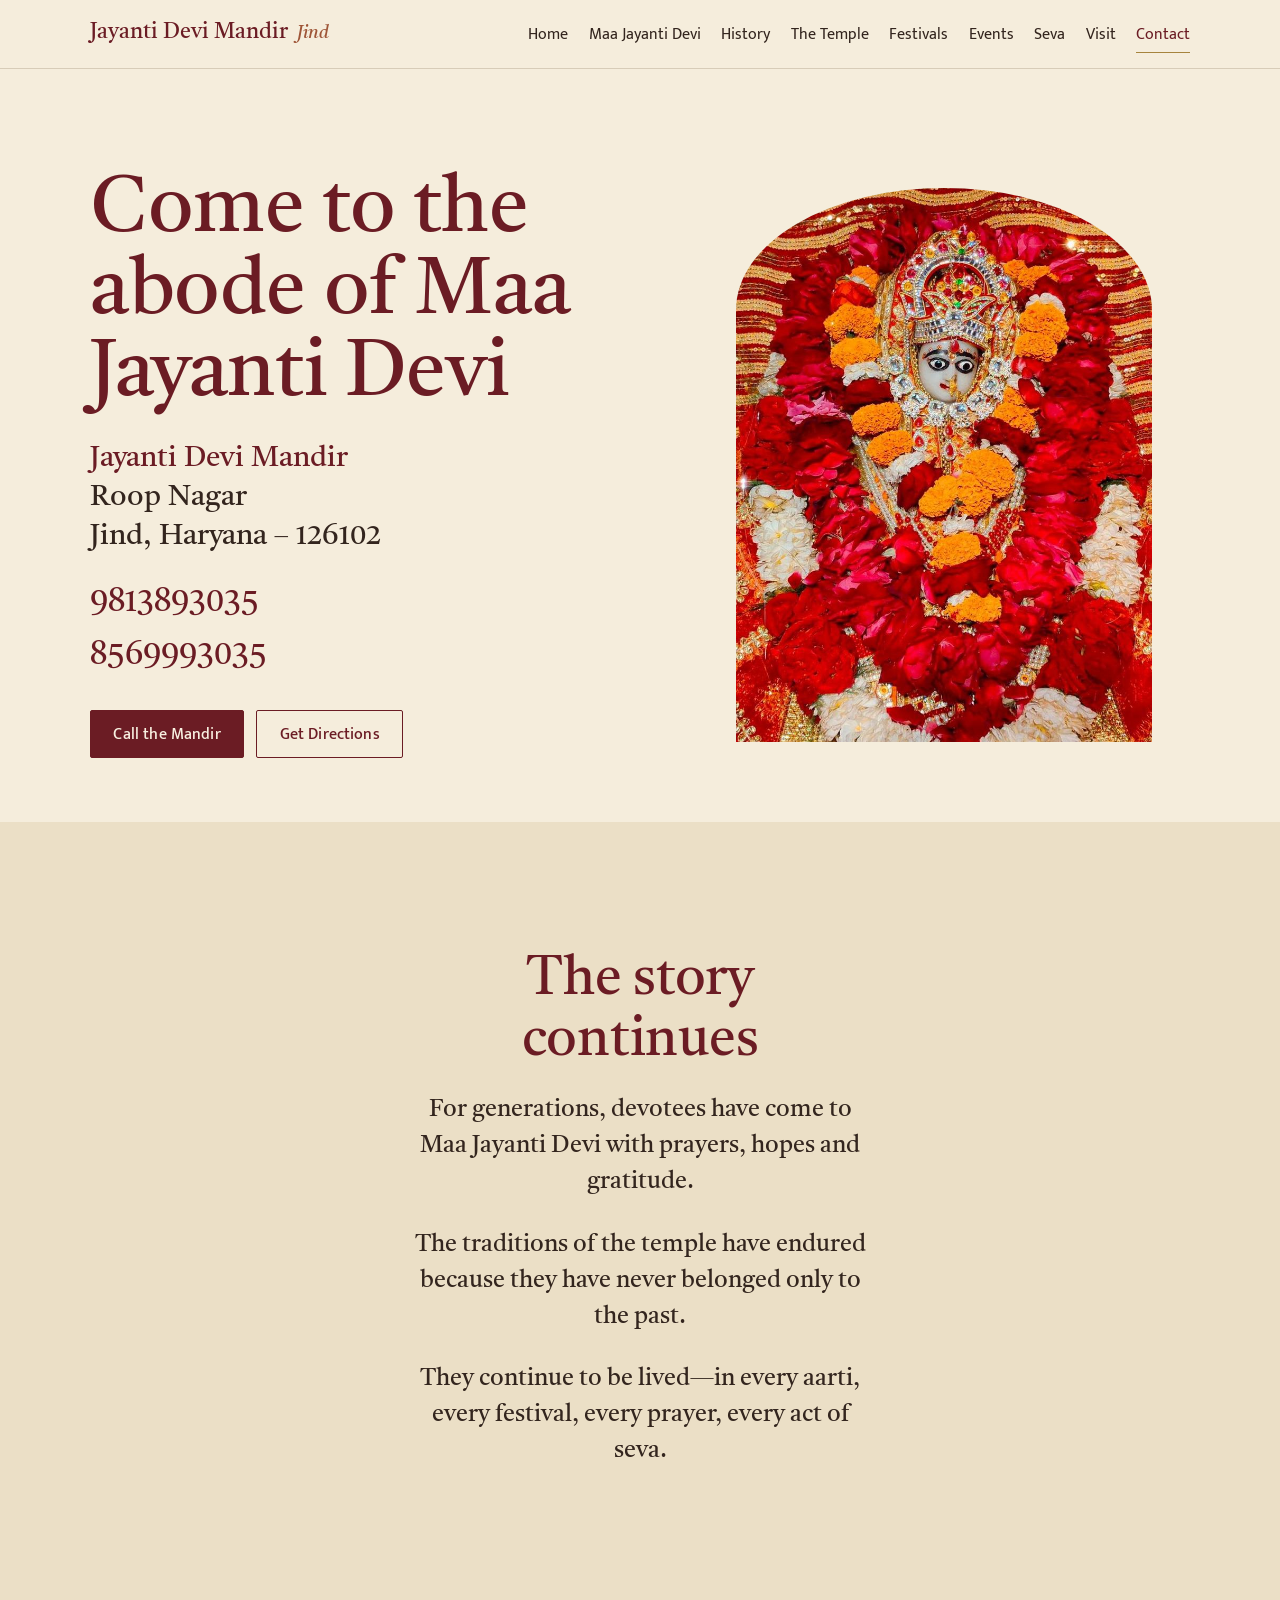
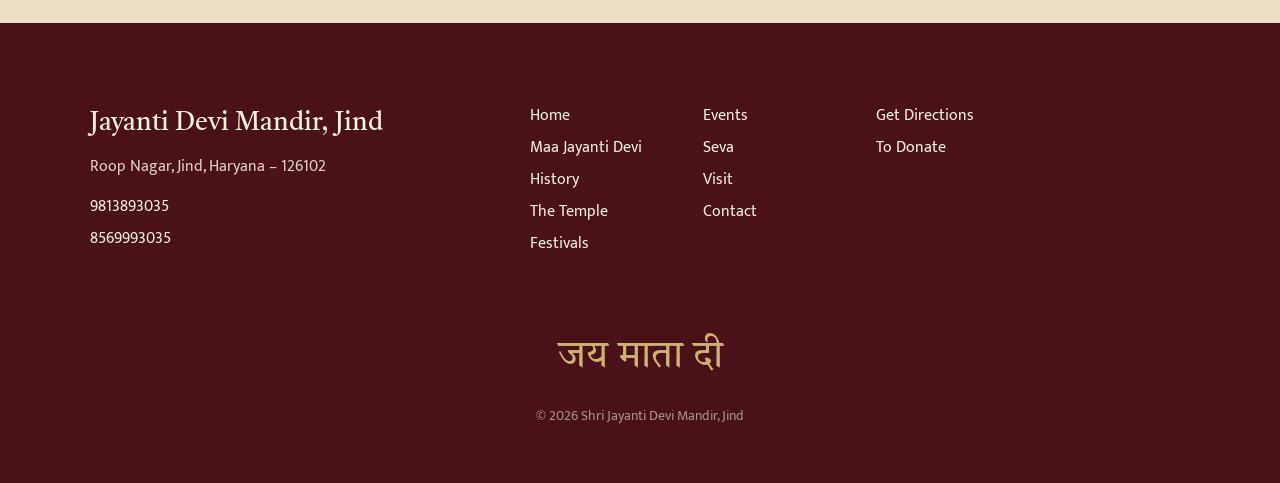
==== commit 92029f71: "Add Events page, Hindi temple history, seva list; tidy repo - New events.html (temple's weekly/month" ====
--- a/contact.html
+++ b/contact.html
@@ -27,6 +27,7 @@
 <li><a href="history.html">History</a></li>
 <li><a href="temple.html">The Temple</a></li>
 <li><a href="festivals.html">Festivals</a></li>
+<li><a href="events.html">Events</a></li>
 <li><a href="seva.html">Seva</a></li>
 <li><a href="visit.html">Visit</a></li>
 <li><a href="contact.html" aria-current="page">Contact</a></li>
@@ -84,6 +85,7 @@
 <li><a href="history.html">History</a></li>
 <li><a href="temple.html">The Temple</a></li>
 <li><a href="festivals.html">Festivals</a></li>
+<li><a href="events.html">Events</a></li>
 <li><a href="seva.html">Seva</a></li>
 <li><a href="visit.html">Visit</a></li>
 <li><a href="contact.html">Contact</a></li>
--- a/site.css
+++ b/site.css
@@ -6,6 +6,8 @@
 @font-face { font-family: "Mukta"; font-style: normal; font-weight: 400; font-display: swap; src: url(mukta-latin-400-normal.woff2) format("woff2"); unicode-range: U+0000-00FF, U+0131, U+0152-0153, U+02BB-02BC, U+02C6, U+02DA, U+02DC, U+0304, U+0308, U+0329, U+2000-206F, U+20AC, U+2122, U+2191, U+2193, U+2212, U+2215, U+FEFF, U+FFFD; }
 @font-face { font-family: "Mukta"; font-style: normal; font-weight: 500; font-display: swap; src: url(mukta-latin-500-normal.woff2) format("woff2"); unicode-range: U+0000-00FF, U+0131, U+0152-0153, U+02BB-02BC, U+02C6, U+02DA, U+02DC, U+0304, U+0308, U+0329, U+2000-206F, U+20AC, U+2122, U+2191, U+2193, U+2212, U+2215, U+FEFF, U+FFFD; }
 @font-face { font-family: "Mukta"; font-style: normal; font-weight: 600; font-display: swap; src: url(mukta-latin-600-normal.woff2) format("woff2"); unicode-range: U+0000-00FF, U+0131, U+0152-0153, U+02BB-02BC, U+02C6, U+02DA, U+02DC, U+0304, U+0308, U+0329, U+2000-206F, U+20AC, U+2122, U+2191, U+2193, U+2212, U+2215, U+FEFF, U+FFFD; }
+@font-face { font-family: "Mukta"; font-style: normal; font-weight: 400; font-display: swap; src: url(mukta-devanagari-400-normal.woff2) format("woff2"); unicode-range: U+0900-097F, U+1CD0-1CF9, U+200C-200D, U+20A8, U+20B9, U+20F0, U+25CC, U+A830-A839, U+A8E0-A8FF, U+11B00-11B09; }
+@font-face { font-family: "Mukta"; font-style: normal; font-weight: 500; font-display: swap; src: url(mukta-devanagari-500-normal.woff2) format("woff2"); unicode-range: U+0900-097F, U+1CD0-1CF9, U+200C-200D, U+20A8, U+20B9, U+20F0, U+25CC, U+A830-A839, U+A8E0-A8FF, U+11B00-11B09; }
 
 /* Shri Jayanti Devi Mandir, Jind — site styles
    Palette: aged parchment, temple maroon, muted terracotta, warm stone, antique gold. */
@@ -439,3 +441,29 @@
 .jmd { max-width: none; text-align: center; font-family: var(--serif); font-size: clamp(1.8rem, 4vw, 2.4rem); color: var(--gold-soft); margin: clamp(3rem, 6vw, 4rem) 0 .75rem; line-height: 1.3; }
 .foot-base { max-width: none; text-align: center; font-size: .85rem; color: rgba(248,240,225,.55); }
 .sr-only { position: absolute; width: 1px; height: 1px; padding: 0; margin: -1px; overflow: hidden; clip: rect(0 0 0 0); white-space: nowrap; border: 0; }
+
+/* ---------- Hindi content ---------- */
+[lang="hi"] { line-height: 1.85; }
+.hi-title { font-size: clamp(1.8rem, 3.6vw, 2.6rem); line-height: 1.4; }
+.hi-prose p { font-size: 1.18rem; max-width: 40rem; }
+.hi-sub { font-style: normal; }
+.hi-line { font-family: var(--serif); font-size: 1.35rem; color: var(--maroon); margin-bottom: .2rem; max-width: 40rem; }
+.en-line { color: var(--ink-soft); font-size: 1rem; }
+.slogan { font-family: var(--serif); color: var(--maroon); font-size: clamp(1.4rem, 2.6vw, 1.8rem); line-height: 1.6; margin: 1.75rem 0 0; padding-left: 1.25rem; border-left: 2px solid var(--gold); }
+.translation { margin-top: 1.75rem; padding-top: 1.1rem; border-top: 1px solid rgba(138,119,95,.3); max-width: 40rem; }
+.translation summary { cursor: pointer; color: var(--maroon); font-weight: 500; list-style-position: outside; }
+.translation summary:hover { color: var(--terracotta); }
+.translation[open] summary { margin-bottom: 1rem; }
+.translation p { font-size: 1.02rem; color: var(--ink-soft); }
+.serve-list li .en { display: block; font-family: var(--sans); font-size: .95rem; line-height: 1.4; color: var(--ink-soft); margin-top: .1rem; }
+.serve-list li [lang="hi"] { line-height: 1.5; }
+.events-list { list-style: none; padding: 0; margin: 0; }
+.events-list li { padding: 1rem 0; border-bottom: 1px solid rgba(138,119,95,.28); }
+.events-list li:first-child { padding-top: .2rem; }
+.events-list .hi { display: block; font-size: 1.25rem; line-height: 1.7; color: var(--ink); }
+.events-list .en { display: block; font-size: 1rem; color: var(--ink-soft); margin-top: .15rem; }
+.events-list.feature li { border-bottom: 0; }
+.events-list.feature .hi { font-family: var(--serif); font-size: clamp(1.5rem, 3vw, 2rem); line-height: 1.5; color: var(--maroon); }
+.timeline-7 { grid-template-columns: repeat(7, 1fr); }
+@media (max-width: 760px) { .timeline-7 { grid-template-columns: 1fr; } }
+@media (max-width: 899px) { .chapter { gap: .6rem; } }
